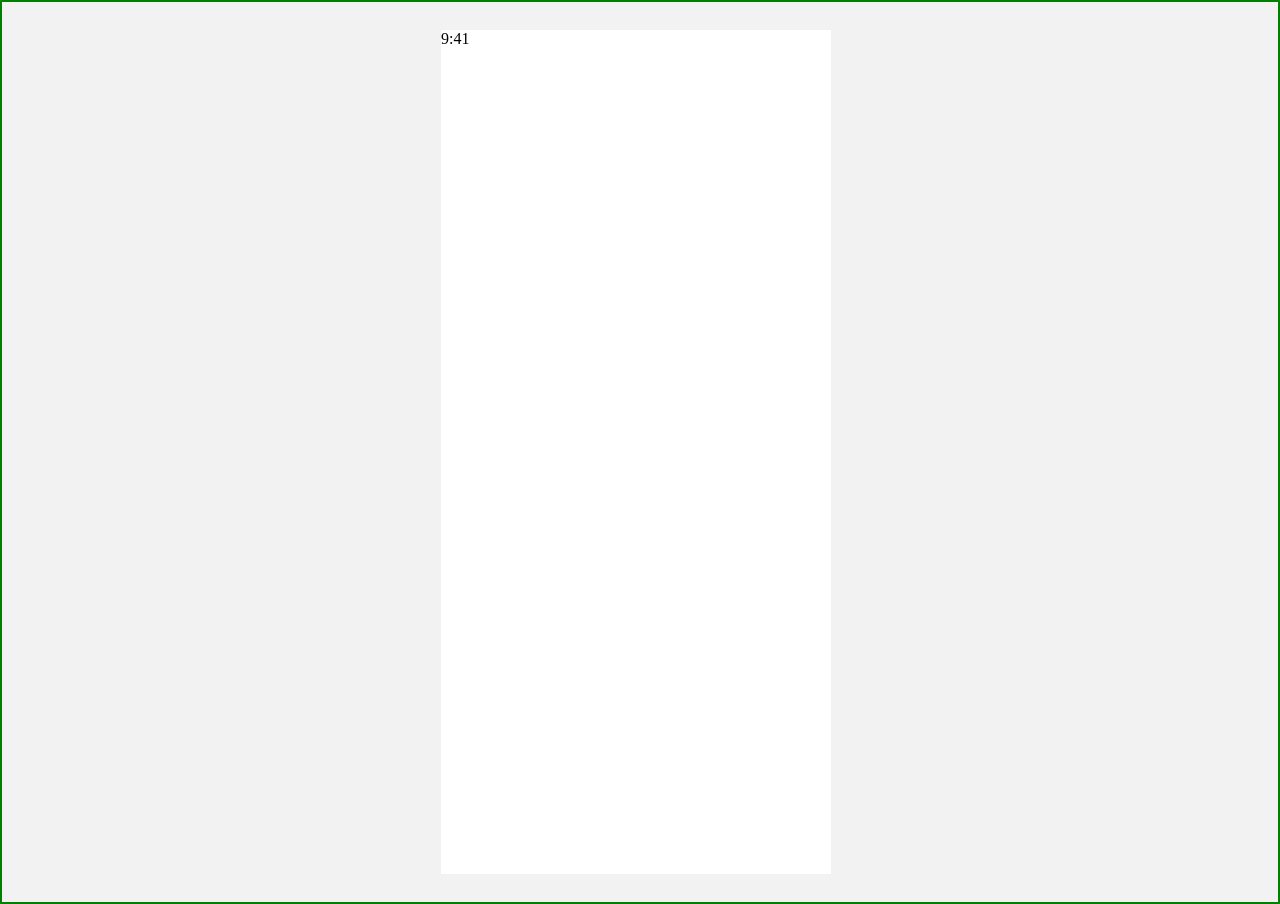
==== choose.html @ d34f194f "Refactor button event listeners and enhance button styles for better user interaction" ====
<!DOCTYPE html>
<html lang="en">
<head>
    <meta charset="UTF-8">
    <meta name="viewport" content="width=device-width, initial-scale=1.0">
    <title>Document</title>
    <link rel="stylesheet" href="style3.css">
</head>
<body>
    <div class="head-ch">
        <div class="left">9:41</div>
        <div>
            <img src="" alt="">
            <img src="" alt="">
            <img src="" alt="">
        </div>
    </div>
</body>
</html>
---- style3.css ----
html, body {
    margin: 0;
    height: 100%;
    background: #F2F2F2;
}
.head-ch{
    display: flex;
    justify-content: center;
    align-items: center;
    height: 100%;   
    border: 2px solid green;
}
.left{
    background: #FFFFFF;
    height: 844px;
    width: 390px;
    /* border: 2px solid red; */
}
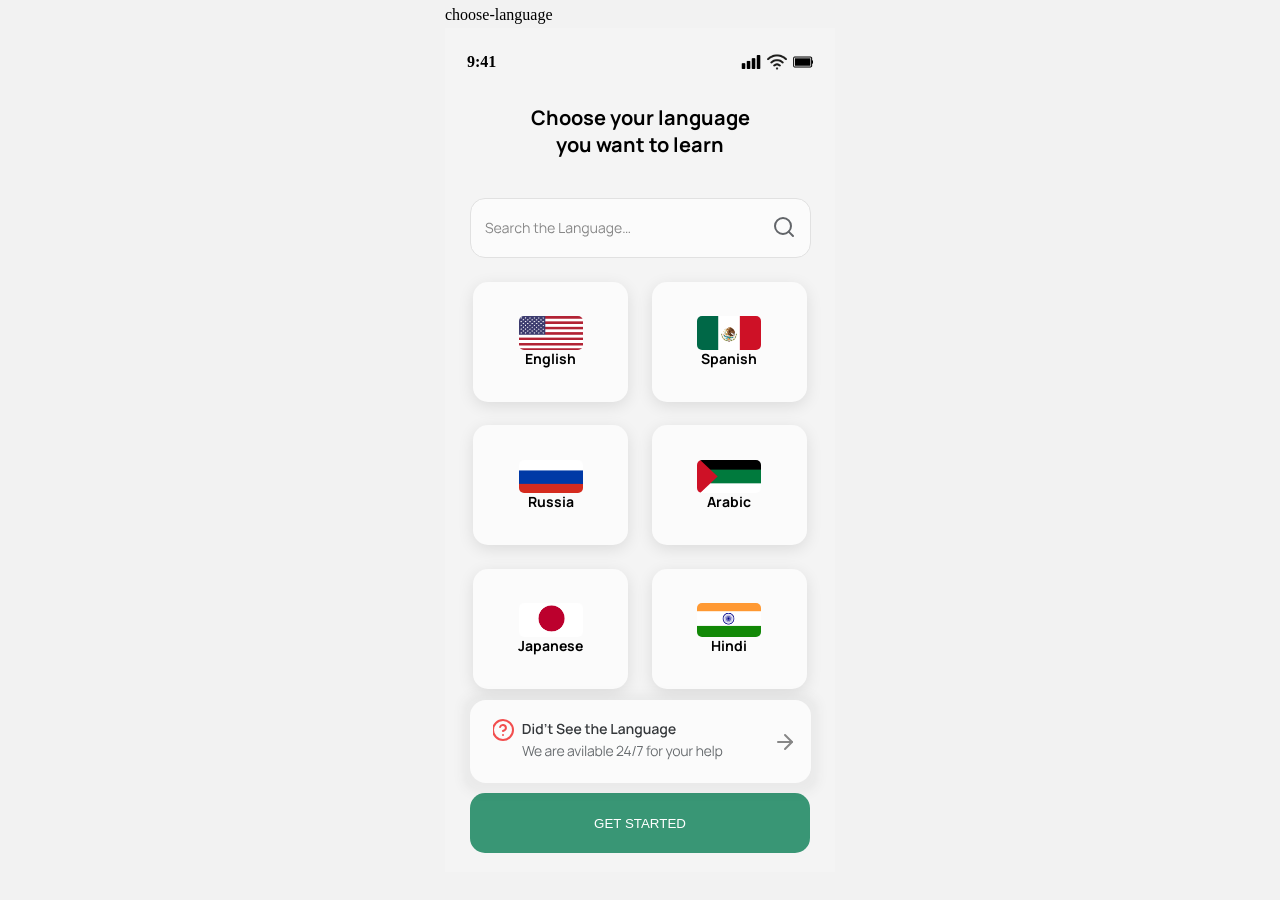
==== commit 1f00fcf2: "Refactor styles and add new images for language selection interface - Updated style2.css to remove u" ====
--- a/choose.html
+++ b/choose.html
@@ -8,11 +8,100 @@
 </head>
 <body>
     <div class="head-ch">
-        <div class="left">9:41</div>
-        <div>
-            <img src="" alt="">
-            <img src="" alt="">
-            <img src="" alt="">
+        <div class="mbox">
+            <div class="ch-lng">choose-language</div>
+             <header class="header22">
+                    <div class="left1">9:41</div>
+                    <div class="right1">
+                        <img class="phoneimgqw" src="image/cellular.png" alt="cellular">
+                        <img class="wifiimgqw" src="image/wifi.png" alt="wifi">
+                        <img class="batimgqw" src="image/full-battery.png" alt="battery">
+                    </div>
+            </header>
+            <div class="text-chch">
+                <p class="text-ch">Choose your language you want to learn</p>
+            </div>
+            <div class="search">
+                <svg width="341" height="60" viewBox="0 0 341 60" fill="none" xmlns="http://www.w3.org/2000/svg">
+                <g clip-path="url(#clip0_0_427)">
+                <rect x="0.5" y="0.5" width="340" height="59" rx="14.5" fill="#FBFBFB" stroke="#E1E1E1"/>
+                <circle cx="313" cy="28" r="8" stroke="#626569" stroke-width="2" stroke-linecap="round" stroke-linejoin="round"/>
+                <path d="M323 38L318.65 33.65" stroke="#626569" stroke-width="2" stroke-linecap="round" stroke-linejoin="round"/>
+                <path d="M19.438 35.21C18.7333 35.21 18.0987 35.0933 17.534 34.86C16.974 34.622 16.5097 34.286 16.141 33.852C15.777 33.418 15.539 32.9023 15.427 32.305L16.477 32.13C16.645 32.7833 16.9997 33.2967 17.541 33.67C18.0823 34.0387 18.7287 34.223 19.48 34.223C19.9747 34.223 20.418 34.146 20.81 33.992C21.202 33.8333 21.51 33.6093 21.734 33.32C21.958 33.0307 22.07 32.6877 22.07 32.291C22.07 32.0297 22.0233 31.808 21.93 31.626C21.8367 31.4393 21.713 31.2853 21.559 31.164C21.405 31.0427 21.237 30.9423 21.055 30.863C20.873 30.779 20.6957 30.7113 20.523 30.66L17.968 29.897C17.66 29.8083 17.3753 29.6963 17.114 29.561C16.8527 29.421 16.624 29.2553 16.428 29.064C16.2367 28.868 16.0873 28.6393 15.98 28.378C15.8727 28.1167 15.819 27.818 15.819 27.482C15.819 26.9127 15.9683 26.4203 16.267 26.005C16.5657 25.5897 16.974 25.27 17.492 25.046C18.01 24.822 18.6003 24.7123 19.263 24.717C19.935 24.717 20.5347 24.836 21.062 25.074C21.594 25.312 22.0327 25.6527 22.378 26.096C22.7233 26.5347 22.952 27.055 23.064 27.657L21.986 27.853C21.916 27.4143 21.755 27.034 21.503 26.712C21.251 26.39 20.929 26.1427 20.537 25.97C20.1497 25.7927 19.7227 25.7017 19.256 25.697C18.8033 25.697 18.3997 25.774 18.045 25.928C17.695 26.0773 17.4173 26.2827 17.212 26.544C17.0067 26.8053 16.904 27.104 16.904 27.44C16.904 27.7807 16.9973 28.0537 17.184 28.259C17.3753 28.4643 17.6087 28.6253 17.884 28.742C18.164 28.8587 18.4347 28.9543 18.696 29.029L20.67 29.61C20.8753 29.666 21.1157 29.7477 21.391 29.855C21.671 29.9577 21.9417 30.107 22.203 30.303C22.469 30.4943 22.6883 30.7463 22.861 31.059C23.0337 31.3717 23.12 31.7683 23.12 32.249C23.12 32.7157 23.0267 33.1333 22.84 33.502C22.658 33.8707 22.399 34.181 22.063 34.433C21.7317 34.685 21.342 34.8763 20.894 35.007C20.4507 35.1423 19.9653 35.21 19.438 35.21ZM27.764 35.21C27.0266 35.21 26.3873 35.0467 25.846 34.72C25.3093 34.3933 24.8916 33.9337 24.593 33.341C24.2943 32.7483 24.145 32.053 24.145 31.255C24.145 30.429 24.292 29.715 24.586 29.113C24.88 28.511 25.293 28.0467 25.825 27.72C26.3616 27.3933 26.994 27.23 27.722 27.23C28.4686 27.23 29.1056 27.4027 29.633 27.748C30.1603 28.0887 30.5593 28.5787 30.83 29.218C31.1006 29.8573 31.2243 30.6203 31.201 31.507H30.151V31.143C30.1323 30.163 29.92 29.4233 29.514 28.924C29.1126 28.4247 28.5246 28.175 27.75 28.175C26.938 28.175 26.315 28.4387 25.881 28.966C25.4516 29.4933 25.237 30.2447 25.237 31.22C25.237 32.172 25.4516 32.9117 25.881 33.439C26.315 33.9617 26.9286 34.223 27.722 34.223C28.2633 34.223 28.7346 34.0993 29.136 33.852C29.542 33.6 29.8616 33.2383 30.095 32.767L31.054 33.138C30.7553 33.796 30.3143 34.307 29.731 34.671C29.1523 35.0303 28.4966 35.21 27.764 35.21ZM24.873 31.507V30.646H30.648V31.507H24.873ZM34.7807 35.21C34.2114 35.21 33.733 35.1073 33.3457 34.902C32.963 34.6967 32.676 34.4237 32.4847 34.083C32.2934 33.7423 32.1977 33.3713 32.1977 32.97C32.1977 32.5593 32.2794 32.2093 32.4427 31.92C32.6107 31.626 32.837 31.3857 33.1217 31.199C33.411 31.0123 33.7447 30.87 34.1227 30.772C34.5054 30.6787 34.9277 30.597 35.3897 30.527C35.8564 30.4523 36.3114 30.3893 36.7547 30.338C37.2027 30.282 37.5947 30.2283 37.9307 30.177L37.5667 30.401C37.5807 29.6543 37.436 29.1013 37.1327 28.742C36.8294 28.3827 36.302 28.203 35.5507 28.203C35.0327 28.203 34.594 28.3197 34.2347 28.553C33.88 28.7863 33.6304 29.155 33.4857 29.659L32.4847 29.365C32.6574 28.6883 33.005 28.1633 33.5277 27.79C34.0504 27.4167 34.7294 27.23 35.5647 27.23C36.2554 27.23 36.841 27.3607 37.3217 27.622C37.807 27.8787 38.15 28.252 38.3507 28.742C38.444 28.9613 38.5047 29.2063 38.5327 29.477C38.5607 29.7477 38.5747 30.023 38.5747 30.303V35H37.6577V33.103L37.9237 33.215C37.667 33.8637 37.268 34.3583 36.7267 34.699C36.1854 35.0397 35.5367 35.21 34.7807 35.21ZM34.8997 34.321C35.3804 34.321 35.8004 34.2347 36.1597 34.062C36.519 33.8893 36.8084 33.6537 37.0277 33.355C37.247 33.0517 37.3894 32.711 37.4547 32.333C37.5107 32.0903 37.541 31.8243 37.5457 31.535C37.5504 31.241 37.5527 31.0217 37.5527 30.877L37.9447 31.08C37.5947 31.1267 37.2144 31.1733 36.8037 31.22C36.3977 31.2667 35.9964 31.3203 35.5997 31.381C35.2077 31.4417 34.853 31.514 34.5357 31.598C34.321 31.6587 34.1134 31.745 33.9127 31.857C33.712 31.9643 33.5464 32.109 33.4157 32.291C33.2897 32.473 33.2267 32.6993 33.2267 32.97C33.2267 33.1893 33.2804 33.4017 33.3877 33.607C33.4997 33.8123 33.677 33.9827 33.9197 34.118C34.167 34.2533 34.4937 34.321 34.8997 34.321ZM40.397 35V27.44H41.321V29.26L41.139 29.022C41.223 28.798 41.3327 28.5927 41.468 28.406C41.6033 28.2147 41.7503 28.0583 41.909 27.937C42.105 27.7643 42.3337 27.6337 42.595 27.545C42.8563 27.4517 43.12 27.398 43.386 27.384C43.652 27.3653 43.8947 27.384 44.114 27.44V28.406C43.8387 28.336 43.5377 28.3197 43.211 28.357C42.8843 28.3943 42.5833 28.525 42.308 28.749C42.056 28.945 41.867 29.1807 41.741 29.456C41.615 29.7267 41.531 30.016 41.489 30.324C41.447 30.6273 41.426 30.9283 41.426 31.227V35H40.397ZM48.4412 35.21C47.6805 35.21 47.0365 35.0397 46.5092 34.699C45.9819 34.3583 45.5805 33.8893 45.3052 33.292C45.0345 32.69 44.8945 31.9993 44.8852 31.22C44.8945 30.4267 45.0392 29.7313 45.3192 29.134C45.5992 28.532 46.0029 28.0653 46.5302 27.734C47.0575 27.398 47.6969 27.23 48.4482 27.23C49.2135 27.23 49.8785 27.4167 50.4432 27.79C51.0125 28.1633 51.4022 28.6743 51.6122 29.323L50.6042 29.645C50.4269 29.1923 50.1445 28.8423 49.7572 28.595C49.3745 28.343 48.9359 28.217 48.4412 28.217C47.8859 28.217 47.4262 28.3453 47.0622 28.602C46.6982 28.854 46.4275 29.2063 46.2502 29.659C46.0729 30.1117 45.9819 30.632 45.9772 31.22C45.9865 32.1253 46.1965 32.8533 46.6072 33.404C47.0179 33.95 47.6292 34.223 48.4412 34.223C48.9545 34.223 49.3909 34.1063 49.7502 33.873C50.1142 33.635 50.3895 33.2897 50.5762 32.837L51.6122 33.145C51.3322 33.817 50.9215 34.3303 50.3802 34.685C49.8389 35.035 49.1925 35.21 48.4412 35.21ZM58.5171 35V31.143C58.5171 30.723 58.4775 30.338 58.3981 29.988C58.3188 29.6333 58.1905 29.3253 58.0131 29.064C57.8405 28.798 57.6141 28.5927 57.3341 28.448C57.0588 28.3033 56.7228 28.231 56.3261 28.231C55.9621 28.231 55.6401 28.294 55.3601 28.42C55.0848 28.546 54.8515 28.728 54.6601 28.966C54.4735 29.1993 54.3311 29.484 54.2331 29.82C54.1351 30.156 54.0861 30.5387 54.0861 30.968L53.3581 30.807C53.3581 30.0323 53.4935 29.3813 53.7641 28.854C54.0348 28.3267 54.4081 27.9277 54.8841 27.657C55.3601 27.3863 55.9061 27.251 56.5221 27.251C56.9748 27.251 57.3691 27.321 57.7051 27.461C58.0458 27.601 58.3328 27.79 58.5661 28.028C58.8041 28.266 58.9955 28.539 59.1401 28.847C59.2848 29.1503 59.3898 29.4747 59.4551 29.82C59.5205 30.1607 59.5531 30.5013 59.5531 30.842V35H58.5171ZM53.0501 35V24.92H53.9811V30.611H54.0861V35H53.0501ZM68.2884 35C67.8637 35.0887 67.4437 35.1237 67.0284 35.105C66.6177 35.0863 66.249 34.9977 65.9224 34.839C65.6004 34.6803 65.3554 34.433 65.1874 34.097C65.052 33.817 64.9774 33.5347 64.9634 33.25C64.954 32.9607 64.9494 32.6317 64.9494 32.263V25.34H65.9714V32.221C65.9714 32.5383 65.9737 32.8043 65.9784 33.019C65.9877 33.229 66.0367 33.4157 66.1254 33.579C66.2934 33.8917 66.5594 34.0783 66.9234 34.139C67.292 34.1997 67.747 34.1857 68.2884 34.097V35ZM63.3324 28.322V27.44H68.2884V28.322H63.3324ZM75.2379 35V31.143C75.2379 30.723 75.1982 30.338 75.1189 29.988C75.0395 29.6333 74.9112 29.3253 74.7339 29.064C74.5612 28.798 74.3349 28.5927 74.0549 28.448C73.7795 28.3033 73.4435 28.231 73.0469 28.231C72.6829 28.231 72.3609 28.294 72.0809 28.42C71.8055 28.546 71.5722 28.728 71.3809 28.966C71.1942 29.1993 71.0519 29.484 70.9539 29.82C70.8559 30.156 70.8069 30.5387 70.8069 30.968L70.0789 30.807C70.0789 30.0323 70.2142 29.3813 70.4849 28.854C70.7555 28.3267 71.1289 27.9277 71.6049 27.657C72.0809 27.3863 72.6269 27.251 73.2429 27.251C73.6955 27.251 74.0899 27.321 74.4259 27.461C74.7665 27.601 75.0535 27.79 75.2869 28.028C75.5249 28.266 75.7162 28.539 75.8609 28.847C76.0055 29.1503 76.1105 29.4747 76.1759 29.82C76.2412 30.1607 76.2739 30.5013 76.2739 30.842V35H75.2379ZM69.7709 35V24.92H70.7019V30.611H70.8069V35H69.7709ZM81.2894 35.21C80.552 35.21 79.9127 35.0467 79.3714 34.72C78.8347 34.3933 78.417 33.9337 78.1184 33.341C77.8197 32.7483 77.6704 32.053 77.6704 31.255C77.6704 30.429 77.8174 29.715 78.1114 29.113C78.4054 28.511 78.8184 28.0467 79.3504 27.72C79.887 27.3933 80.5194 27.23 81.2474 27.23C81.994 27.23 82.631 27.4027 83.1584 27.748C83.6857 28.0887 84.0847 28.5787 84.3554 29.218C84.626 29.8573 84.7497 30.6203 84.7264 31.507H83.6764V31.143C83.6577 30.163 83.4454 29.4233 83.0394 28.924C82.638 28.4247 82.05 28.175 81.2754 28.175C80.4634 28.175 79.8404 28.4387 79.4064 28.966C78.977 29.4933 78.7624 30.2447 78.7624 31.22C78.7624 32.172 78.977 32.9117 79.4064 33.439C79.8404 33.9617 80.454 34.223 81.2474 34.223C81.7887 34.223 82.26 34.0993 82.6614 33.852C83.0674 33.6 83.387 33.2383 83.6204 32.767L84.5794 33.138C84.2807 33.796 83.8397 34.307 83.2564 34.671C82.6777 35.0303 82.022 35.21 81.2894 35.21ZM78.3984 31.507V30.646H84.1734V31.507H78.3984ZM89.2225 35V24.92H90.2515V34.013H95.0395V35H89.2225ZM98.3959 35.21C97.8266 35.21 97.3483 35.1073 96.9609 34.902C96.5783 34.6967 96.2913 34.4237 96.0999 34.083C95.9086 33.7423 95.8129 33.3713 95.8129 32.97C95.8129 32.5593 95.8946 32.2093 96.0579 31.92C96.2259 31.626 96.4523 31.3857 96.7369 31.199C97.0263 31.0123 97.3599 30.87 97.7379 30.772C98.1206 30.6787 98.5429 30.597 99.0049 30.527C99.4716 30.4523 99.9266 30.3893 100.37 30.338C100.818 30.282 101.21 30.2283 101.546 30.177L101.182 30.401C101.196 29.6543 101.051 29.1013 100.748 28.742C100.445 28.3827 99.9173 28.203 99.1659 28.203C98.6479 28.203 98.2093 28.3197 97.8499 28.553C97.4953 28.7863 97.2456 29.155 97.1009 29.659L96.0999 29.365C96.2726 28.6883 96.6203 28.1633 97.1429 27.79C97.6656 27.4167 98.3446 27.23 99.1799 27.23C99.8706 27.23 100.456 27.3607 100.937 27.622C101.422 27.8787 101.765 28.252 101.966 28.742C102.059 28.9613 102.12 29.2063 102.148 29.477C102.176 29.7477 102.19 30.023 102.19 30.303V35H101.273V33.103L101.539 33.215C101.282 33.8637 100.883 34.3583 100.342 34.699C99.8006 35.0397 99.1519 35.21 98.3959 35.21ZM98.5149 34.321C98.9956 34.321 99.4156 34.2347 99.7749 34.062C100.134 33.8893 100.424 33.6537 100.643 33.355C100.862 33.0517 101.005 32.711 101.07 32.333C101.126 32.0903 101.156 31.8243 101.161 31.535C101.166 31.241 101.168 31.0217 101.168 30.877L101.56 31.08C101.21 31.1267 100.83 31.1733 100.419 31.22C100.013 31.2667 99.6116 31.3203 99.2149 31.381C98.8229 31.4417 98.4683 31.514 98.1509 31.598C97.9363 31.6587 97.7286 31.745 97.5279 31.857C97.3273 31.9643 97.1616 32.109 97.0309 32.291C96.9049 32.473 96.8419 32.6993 96.8419 32.97C96.8419 33.1893 96.8956 33.4017 97.0029 33.607C97.1149 33.8123 97.2923 33.9827 97.5349 34.118C97.7823 34.2533 98.1089 34.321 98.5149 34.321ZM109.472 35V31.143C109.472 30.723 109.433 30.338 109.353 29.988C109.274 29.6333 109.146 29.3253 108.968 29.064C108.796 28.798 108.569 28.5927 108.289 28.448C108.014 28.3033 107.678 28.231 107.281 28.231C106.917 28.231 106.595 28.294 106.315 28.42C106.04 28.546 105.807 28.728 105.615 28.966C105.429 29.1993 105.286 29.484 105.188 29.82C105.09 30.156 105.041 30.5387 105.041 30.968L104.313 30.807C104.313 30.0323 104.449 29.3813 104.719 28.854C104.99 28.3267 105.363 27.9277 105.839 27.657C106.315 27.3863 106.861 27.251 107.477 27.251C107.93 27.251 108.324 27.321 108.66 27.461C109.001 27.601 109.288 27.79 109.521 28.028C109.759 28.266 109.951 28.539 110.095 28.847C110.24 29.1503 110.345 29.4747 110.41 29.82C110.476 30.1607 110.508 30.5013 110.508 30.842V35H109.472ZM104.005 35V27.44H104.936V29.302H105.041V35H104.005ZM115.328 38.57C114.94 38.57 114.558 38.5117 114.18 38.395C113.806 38.283 113.461 38.1033 113.144 37.856C112.826 37.6133 112.56 37.296 112.346 36.904L113.277 36.386C113.487 36.806 113.781 37.107 114.159 37.289C114.541 37.4757 114.931 37.569 115.328 37.569C115.874 37.569 116.315 37.4663 116.651 37.261C116.991 37.0603 117.239 36.7617 117.393 36.365C117.547 35.9683 117.621 35.4737 117.617 34.881V32.865H117.736V27.44H118.653V34.895C118.653 35.1097 118.646 35.315 118.632 35.511C118.622 35.7117 118.601 35.9077 118.569 36.099C118.48 36.6637 118.296 37.128 118.016 37.492C117.74 37.856 117.376 38.1267 116.924 38.304C116.476 38.4813 115.944 38.57 115.328 38.57ZM115.258 35.21C114.553 35.21 113.951 35.035 113.452 34.685C112.952 34.3303 112.57 33.852 112.304 33.25C112.038 32.648 111.905 31.969 111.905 31.213C111.905 30.4617 112.035 29.785 112.297 29.183C112.563 28.581 112.943 28.105 113.438 27.755C113.932 27.405 114.525 27.23 115.216 27.23C115.925 27.23 116.522 27.4027 117.008 27.748C117.493 28.0933 117.859 28.567 118.107 29.169C118.359 29.7663 118.485 30.4477 118.485 31.213C118.485 31.9643 118.361 32.6433 118.114 33.25C117.866 33.852 117.502 34.3303 117.022 34.685C116.541 35.035 115.953 35.21 115.258 35.21ZM115.363 34.251C115.899 34.251 116.343 34.1203 116.693 33.859C117.043 33.5977 117.304 33.2383 117.477 32.781C117.649 32.319 117.736 31.7963 117.736 31.213C117.736 30.6203 117.649 30.0977 117.477 29.645C117.304 29.1877 117.043 28.8307 116.693 28.574C116.347 28.3173 115.911 28.189 115.384 28.189C114.842 28.189 114.394 28.322 114.04 28.588C113.685 28.854 113.421 29.2157 113.249 29.673C113.081 30.1303 112.997 30.6437 112.997 31.213C112.997 31.787 113.083 32.305 113.256 32.767C113.433 33.2243 113.697 33.586 114.047 33.852C114.397 34.118 114.835 34.251 115.363 34.251ZM123.501 35.189C123.048 35.189 122.652 35.119 122.311 34.979C121.975 34.839 121.688 34.65 121.45 34.412C121.217 34.174 121.028 33.9033 120.883 33.6C120.738 33.292 120.633 32.9677 120.568 32.627C120.503 32.2817 120.47 31.9387 120.47 31.598V27.44H121.506V31.297C121.506 31.7123 121.546 32.0973 121.625 32.452C121.704 32.8067 121.83 33.117 122.003 33.383C122.18 33.6443 122.407 33.8473 122.682 33.992C122.962 34.1367 123.3 34.209 123.697 34.209C124.061 34.209 124.381 34.146 124.656 34.02C124.936 33.894 125.169 33.7143 125.356 33.481C125.547 33.243 125.692 32.956 125.79 32.62C125.888 32.2793 125.937 31.8967 125.937 31.472L126.665 31.633C126.665 32.4077 126.53 33.0587 126.259 33.586C125.988 34.1133 125.615 34.5123 125.139 34.783C124.663 35.0537 124.117 35.189 123.501 35.189ZM126.042 35V33.138H125.937V27.44H126.966V35H126.042ZM131.085 35.21C130.516 35.21 130.038 35.1073 129.65 34.902C129.268 34.6967 128.981 34.4237 128.789 34.083C128.598 33.7423 128.502 33.3713 128.502 32.97C128.502 32.5593 128.584 32.2093 128.747 31.92C128.915 31.626 129.142 31.3857 129.426 31.199C129.716 31.0123 130.049 30.87 130.427 30.772C130.81 30.6787 131.232 30.597 131.694 30.527C132.161 30.4523 132.616 30.3893 133.059 30.338C133.507 30.282 133.899 30.2283 134.235 30.177L133.871 30.401C133.885 29.6543 133.741 29.1013 133.437 28.742C133.134 28.3827 132.607 28.203 131.855 28.203C131.337 28.203 130.899 28.3197 130.539 28.553C130.185 28.7863 129.935 29.155 129.79 29.659L128.789 29.365C128.962 28.6883 129.31 28.1633 129.832 27.79C130.355 27.4167 131.034 27.23 131.869 27.23C132.56 27.23 133.146 27.3607 133.626 27.622C134.112 27.8787 134.455 28.252 134.655 28.742C134.749 28.9613 134.809 29.2063 134.837 29.477C134.865 29.7477 134.879 30.023 134.879 30.303V35H133.962V33.103L134.228 33.215C133.972 33.8637 133.573 34.3583 133.031 34.699C132.49 35.0397 131.841 35.21 131.085 35.21ZM131.204 34.321C131.685 34.321 132.105 34.2347 132.464 34.062C132.824 33.8893 133.113 33.6537 133.332 33.355C133.552 33.0517 133.694 32.711 133.759 32.333C133.815 32.0903 133.846 31.8243 133.85 31.535C133.855 31.241 133.857 31.0217 133.857 30.877L134.249 31.08C133.899 31.1267 133.519 31.1733 133.108 31.22C132.702 31.2667 132.301 31.3203 131.904 31.381C131.512 31.4417 131.158 31.514 130.84 31.598C130.626 31.6587 130.418 31.745 130.217 31.857C130.017 31.9643 129.851 32.109 129.72 32.291C129.594 32.473 129.531 32.6993 129.531 32.97C129.531 33.1893 129.585 33.4017 129.692 33.607C129.804 33.8123 129.982 33.9827 130.224 34.118C130.472 34.2533 130.798 34.321 131.204 34.321ZM139.705 38.57C139.317 38.57 138.935 38.5117 138.557 38.395C138.183 38.283 137.838 38.1033 137.521 37.856C137.203 37.6133 136.937 37.296 136.723 36.904L137.654 36.386C137.864 36.806 138.158 37.107 138.536 37.289C138.918 37.4757 139.308 37.569 139.705 37.569C140.251 37.569 140.692 37.4663 141.028 37.261C141.368 37.0603 141.616 36.7617 141.77 36.365C141.924 35.9683 141.998 35.4737 141.994 34.881V32.865H142.113V27.44H143.03V34.895C143.03 35.1097 143.023 35.315 143.009 35.511C142.999 35.7117 142.978 35.9077 142.946 36.099C142.857 36.6637 142.673 37.128 142.393 37.492C142.117 37.856 141.753 38.1267 141.301 38.304C140.853 38.4813 140.321 38.57 139.705 38.57ZM139.635 35.21C138.93 35.21 138.328 35.035 137.829 34.685C137.329 34.3303 136.947 33.852 136.681 33.25C136.415 32.648 136.282 31.969 136.282 31.213C136.282 30.4617 136.412 29.785 136.674 29.183C136.94 28.581 137.32 28.105 137.815 27.755C138.309 27.405 138.902 27.23 139.593 27.23C140.302 27.23 140.899 27.4027 141.385 27.748C141.87 28.0933 142.236 28.567 142.484 29.169C142.736 29.7663 142.862 30.4477 142.862 31.213C142.862 31.9643 142.738 32.6433 142.491 33.25C142.243 33.852 141.879 34.3303 141.399 34.685C140.918 35.035 140.33 35.21 139.635 35.21ZM139.74 34.251C140.276 34.251 140.72 34.1203 141.07 33.859C141.42 33.5977 141.681 33.2383 141.854 32.781C142.026 32.319 142.113 31.7963 142.113 31.213C142.113 30.6203 142.026 30.0977 141.854 29.645C141.681 29.1877 141.42 28.8307 141.07 28.574C140.724 28.3173 140.288 28.189 139.761 28.189C139.219 28.189 138.771 28.322 138.417 28.588C138.062 28.854 137.798 29.2157 137.626 29.673C137.458 30.1303 137.374 30.6437 137.374 31.213C137.374 31.787 137.46 32.305 137.633 32.767C137.81 33.2243 138.074 33.586 138.424 33.852C138.774 34.118 139.212 34.251 139.74 34.251ZM148.186 35.21C147.449 35.21 146.809 35.0467 146.268 34.72C145.731 34.3933 145.314 33.9337 145.015 33.341C144.716 32.7483 144.567 32.053 144.567 31.255C144.567 30.429 144.714 29.715 145.008 29.113C145.302 28.511 145.715 28.0467 146.247 27.72C146.784 27.3933 147.416 27.23 148.144 27.23C148.891 27.23 149.528 27.4027 150.055 27.748C150.582 28.0887 150.981 28.5787 151.252 29.218C151.523 29.8573 151.646 30.6203 151.623 31.507H150.573V31.143C150.554 30.163 150.342 29.4233 149.936 28.924C149.535 28.4247 148.947 28.175 148.172 28.175C147.36 28.175 146.737 28.4387 146.303 28.966C145.874 29.4933 145.659 30.2447 145.659 31.22C145.659 32.172 145.874 32.9117 146.303 33.439C146.737 33.9617 147.351 34.223 148.144 34.223C148.685 34.223 149.157 34.0993 149.558 33.852C149.964 33.6 150.284 33.2383 150.517 32.767L151.476 33.138C151.177 33.796 150.736 34.307 150.153 34.671C149.574 35.0303 148.919 35.21 148.186 35.21ZM145.295 31.507V30.646H151.07V31.507H145.295ZM153.316 35V33.803H154.513V35H153.316ZM156.025 35V33.803H157.222V35H156.025ZM158.727 35V33.803H159.924V35H158.727Z" fill="#888888"/>
+                </g>
+                <defs>
+                <clipPath id="clip0_0_427">
+                <rect width="341" height="60" fill="white"/>
+                </clipPath>
+                </defs>
+                </svg>
+            </div>  
+            <div class="language-img">
+                <div class="lng" id="box1">
+                    <img class="eng-f" src="image/eng.png" alt="eng">
+                    <div class="text-f">English</div>
+                </div>
+                <div class="lng" id="box2">
+                    <img class="eng-f" src="image/spn.png" alt="eng">
+                    <div class="text-f">Spanish</div>
+                </div>
+                <div class="lng" id="box3">
+                    <img class="eng-f" src="image/rus.png" alt="eng">
+                    <div class="text-f">Russia</div>
+                </div>
+                <div class="lng" id="box4">
+                    <img class="eng-f" src="image/arb.png" alt="eng">
+                    <div class="text-f">Arabic</div>
+                </div>
+                <div class="lng" id="box5">
+                    <img class="eng-f" src="image/jpn.png" alt="eng">
+                    <div class="text-f">Japanese</div>
+                </div>
+                <div class="lng" id="box6">
+                    <img class="eng-f" src="image/hin.png" alt="eng">
+                    <div class="text-f">Hindi</div>
+                </div>
+            </div>
+            <div class="foother-ch">
+                <svg width="377" height="119" viewBox="0 0 377 119" fill="none" xmlns="http://www.w3.org/2000/svg">
+                <g filter="url(#filter0_d_0_382)">
+                <rect x="18" y="16" width="341" height="83" rx="16" fill="#FBFBFB"/>
+                </g>
+                <g clip-path="url(#clip0_0_382)">
+                <path d="M73.143 72L70.231 61.92H71.302L73.661 70.243L76.006 61.927L77.084 61.92L79.443 70.243L81.788 61.92H82.866L79.961 72H78.925L76.545 63.733L74.179 72H73.143ZM86.1627 72.21C85.4253 72.21 84.786 72.0467 84.2447 71.72C83.708 71.3933 83.2903 70.9337 82.9917 70.341C82.693 69.7483 82.5437 69.053 82.5437 68.255C82.5437 67.429 82.6907 66.715 82.9847 66.113C83.2787 65.511 83.6917 65.0467 84.2237 64.72C84.7603 64.3933 85.3927 64.23 86.1207 64.23C86.8673 64.23 87.5043 64.4027 88.0317 64.748C88.559 65.0887 88.958 65.5787 89.2287 66.218C89.4993 66.8573 89.623 67.6203 89.5997 68.507H88.5497V68.143C88.531 67.163 88.3187 66.4233 87.9127 65.924C87.5113 65.4247 86.9233 65.175 86.1487 65.175C85.3367 65.175 84.7137 65.4387 84.2797 65.966C83.8503 66.4933 83.6357 67.2447 83.6357 68.22C83.6357 69.172 83.8503 69.9117 84.2797 70.439C84.7137 70.9617 85.3273 71.223 86.1207 71.223C86.662 71.223 87.1333 71.0993 87.5347 70.852C87.9407 70.6 88.2603 70.2383 88.4937 69.767L89.4527 70.138C89.154 70.796 88.713 71.307 88.1297 71.671C87.551 72.0303 86.8953 72.21 86.1627 72.21ZM83.2717 68.507V67.646H89.0467V68.507H83.2717ZM95.5589 72.21C94.9895 72.21 94.5112 72.1073 94.1239 71.902C93.7412 71.6967 93.4542 71.4237 93.2629 71.083C93.0715 70.7423 92.9759 70.3713 92.9759 69.97C92.9759 69.5593 93.0575 69.2093 93.2209 68.92C93.3889 68.626 93.6152 68.3857 93.8999 68.199C94.1892 68.0123 94.5229 67.87 94.9009 67.772C95.2835 67.6787 95.7059 67.597 96.1679 67.527C96.6345 67.4523 97.0895 67.3893 97.5329 67.338C97.9809 67.282 98.3729 67.2283 98.7089 67.177L98.3449 67.401C98.3589 66.6543 98.2142 66.1013 97.9109 65.742C97.6075 65.3827 97.0802 65.203 96.3289 65.203C95.8109 65.203 95.3722 65.3197 95.0129 65.553C94.6582 65.7863 94.4085 66.155 94.2639 66.659L93.2629 66.365C93.4355 65.6883 93.7832 65.1633 94.3059 64.79C94.8285 64.4167 95.5075 64.23 96.3429 64.23C97.0335 64.23 97.6192 64.3607 98.0999 64.622C98.5852 64.8787 98.9282 65.252 99.1289 65.742C99.2222 65.9613 99.2829 66.2063 99.3109 66.477C99.3389 66.7477 99.3529 67.023 99.3529 67.303V72H98.4359V70.103L98.7019 70.215C98.4452 70.8637 98.0462 71.3583 97.5049 71.699C96.9635 72.0397 96.3149 72.21 95.5589 72.21ZM95.6779 71.321C96.1585 71.321 96.5785 71.2347 96.9379 71.062C97.2972 70.8893 97.5865 70.6537 97.8059 70.355C98.0252 70.0517 98.1675 69.711 98.2329 69.333C98.2889 69.0903 98.3192 68.8243 98.3239 68.535C98.3285 68.241 98.3309 68.0217 98.3309 67.877L98.7229 68.08C98.3729 68.1267 97.9925 68.1733 97.5819 68.22C97.1759 68.2667 96.7745 68.3203 96.3779 68.381C95.9859 68.4417 95.6312 68.514 95.3139 68.598C95.0992 68.6587 94.8915 68.745 94.6909 68.857C94.4902 68.9643 94.3245 69.109 94.1939 69.291C94.0679 69.473 94.0049 69.6993 94.0049 69.97C94.0049 70.1893 94.0585 70.4017 94.1659 70.607C94.2779 70.8123 94.4552 70.9827 94.6979 71.118C94.9452 71.2533 95.2719 71.321 95.6779 71.321ZM100.895 72V64.44H101.819V66.26L101.637 66.022C101.721 65.798 101.831 65.5927 101.966 65.406C102.101 65.2147 102.248 65.0583 102.407 64.937C102.603 64.7643 102.832 64.6337 103.093 64.545C103.354 64.4517 103.618 64.398 103.884 64.384C104.15 64.3653 104.393 64.384 104.612 64.44V65.406C104.337 65.336 104.036 65.3197 103.709 65.357C103.382 65.3943 103.081 65.525 102.806 65.749C102.554 65.945 102.365 66.1807 102.239 66.456C102.113 66.7267 102.029 67.016 101.987 67.324C101.945 67.6273 101.924 67.9283 101.924 68.227V72H100.895ZM108.722 72.21C107.985 72.21 107.346 72.0467 106.804 71.72C106.268 71.3933 105.85 70.9337 105.551 70.341C105.253 69.7483 105.103 69.053 105.103 68.255C105.103 67.429 105.25 66.715 105.544 66.113C105.838 65.511 106.251 65.0467 106.783 64.72C107.32 64.3933 107.952 64.23 108.68 64.23C109.427 64.23 110.064 64.4027 110.591 64.748C111.119 65.0887 111.518 65.5787 111.788 66.218C112.059 66.8573 112.183 67.6203 112.159 68.507H111.109V68.143C111.091 67.163 110.878 66.4233 110.472 65.924C110.071 65.4247 109.483 65.175 108.708 65.175C107.896 65.175 107.273 65.4387 106.839 65.966C106.41 66.4933 106.195 67.2447 106.195 68.22C106.195 69.172 106.41 69.9117 106.839 70.439C107.273 70.9617 107.887 71.223 108.68 71.223C109.222 71.223 109.693 71.0993 110.094 70.852C110.5 70.6 110.82 70.2383 111.053 69.767L112.012 70.138C111.714 70.796 111.273 71.307 110.689 71.671C110.111 72.0303 109.455 72.21 108.722 72.21ZM105.831 68.507V67.646H111.606V68.507H105.831ZM118.119 72.21C117.549 72.21 117.071 72.1073 116.684 71.902C116.301 71.6967 116.014 71.4237 115.823 71.083C115.631 70.7423 115.536 70.3713 115.536 69.97C115.536 69.5593 115.617 69.2093 115.781 68.92C115.949 68.626 116.175 68.3857 116.46 68.199C116.749 68.0123 117.083 67.87 117.461 67.772C117.843 67.6787 118.266 67.597 118.728 67.527C119.194 67.4523 119.649 67.3893 120.093 67.338C120.541 67.282 120.933 67.2283 121.269 67.177L120.905 67.401C120.919 66.6543 120.774 66.1013 120.471 65.742C120.167 65.3827 119.64 65.203 118.889 65.203C118.371 65.203 117.932 65.3197 117.573 65.553C117.218 65.7863 116.968 66.155 116.824 66.659L115.823 66.365C115.995 65.6883 116.343 65.1633 116.866 64.79C117.388 64.4167 118.067 64.23 118.903 64.23C119.593 64.23 120.179 64.3607 120.66 64.622C121.145 64.8787 121.488 65.252 121.689 65.742C121.782 65.9613 121.843 66.2063 121.871 66.477C121.899 66.7477 121.913 67.023 121.913 67.303V72H120.996V70.103L121.262 70.215C121.005 70.8637 120.606 71.3583 120.065 71.699C119.523 72.0397 118.875 72.21 118.119 72.21ZM118.238 71.321C118.718 71.321 119.138 71.2347 119.498 71.062C119.857 70.8893 120.146 70.6537 120.366 70.355C120.585 70.0517 120.727 69.711 120.793 69.333C120.849 69.0903 120.879 68.8243 120.884 68.535C120.888 68.241 120.891 68.0217 120.891 67.877L121.283 68.08C120.933 68.1267 120.552 68.1733 120.142 68.22C119.736 68.2667 119.334 68.3203 118.938 68.381C118.546 68.4417 118.191 68.514 117.874 68.598C117.659 68.6587 117.451 68.745 117.251 68.857C117.05 68.9643 116.884 69.109 116.754 69.291C116.628 69.473 116.565 69.6993 116.565 69.97C116.565 70.1893 116.618 70.4017 116.726 70.607C116.838 70.8123 117.015 70.9827 117.258 71.118C117.505 71.2533 117.832 71.321 118.238 71.321ZM125.225 72L122.481 64.44H123.524L125.757 70.656L127.976 64.44H129.033L126.289 72H125.225ZM130.151 63.005V61.85H131.18V63.005H130.151ZM130.151 72V64.44H131.18V72H130.151ZM133.138 72V61.71H134.167V72H133.138ZM138.149 72.21C137.58 72.21 137.101 72.1073 136.714 71.902C136.331 71.6967 136.044 71.4237 135.853 71.083C135.662 70.7423 135.566 70.3713 135.566 69.97C135.566 69.5593 135.648 69.2093 135.811 68.92C135.979 68.626 136.205 68.3857 136.49 68.199C136.779 68.0123 137.113 67.87 137.491 67.772C137.874 67.6787 138.296 67.597 138.758 67.527C139.225 67.4523 139.68 67.3893 140.123 67.338C140.571 67.282 140.963 67.2283 141.299 67.177L140.935 67.401C140.949 66.6543 140.804 66.1013 140.501 65.742C140.198 65.3827 139.67 65.203 138.919 65.203C138.401 65.203 137.962 65.3197 137.603 65.553C137.248 65.7863 136.999 66.155 136.854 66.659L135.853 66.365C136.026 65.6883 136.373 65.1633 136.896 64.79C137.419 64.4167 138.098 64.23 138.933 64.23C139.624 64.23 140.209 64.3607 140.69 64.622C141.175 64.8787 141.518 65.252 141.719 65.742C141.812 65.9613 141.873 66.2063 141.901 66.477C141.929 66.7477 141.943 67.023 141.943 67.303V72H141.026V70.103L141.292 70.215C141.035 70.8637 140.636 71.3583 140.095 71.699C139.554 72.0397 138.905 72.21 138.149 72.21ZM138.268 71.321C138.749 71.321 139.169 71.2347 139.528 71.062C139.887 70.8893 140.177 70.6537 140.396 70.355C140.615 70.0517 140.758 69.711 140.823 69.333C140.879 69.0903 140.909 68.8243 140.914 68.535C140.919 68.241 140.921 68.0217 140.921 67.877L141.313 68.08C140.963 68.1267 140.583 68.1733 140.172 68.22C139.766 68.2667 139.365 68.3203 138.968 68.381C138.576 68.4417 138.221 68.514 137.904 68.598C137.689 68.6587 137.482 68.745 137.281 68.857C137.08 68.9643 136.915 69.109 136.784 69.291C136.658 69.473 136.595 69.6993 136.595 69.97C136.595 70.1893 136.649 70.4017 136.756 70.607C136.868 70.8123 137.045 70.9827 137.288 71.118C137.535 71.2533 137.862 71.321 138.268 71.321ZM146.88 72.21C146.185 72.21 145.597 72.035 145.116 71.685C144.636 71.3303 144.272 70.852 144.024 70.25C143.777 69.6433 143.653 68.9643 143.653 68.213C143.653 67.4477 143.777 66.7663 144.024 66.169C144.276 65.567 144.645 65.0933 145.13 64.748C145.616 64.4027 146.213 64.23 146.922 64.23C147.613 64.23 148.206 64.405 148.7 64.755C149.195 65.105 149.573 65.581 149.834 66.183C150.1 66.785 150.233 67.4617 150.233 68.213C150.233 68.969 150.1 69.648 149.834 70.25C149.568 70.852 149.186 71.3303 148.686 71.685C148.187 72.035 147.585 72.21 146.88 72.21ZM143.478 72V61.92H144.514V66.309H144.402V72H143.478ZM146.775 71.251C147.303 71.251 147.741 71.118 148.091 70.852C148.441 70.586 148.703 70.2243 148.875 69.767C149.053 69.305 149.141 68.787 149.141 68.213C149.141 67.6437 149.055 67.1303 148.882 66.673C148.71 66.2157 148.446 65.854 148.091 65.588C147.741 65.322 147.296 65.189 146.754 65.189C146.227 65.189 145.788 65.3173 145.438 65.574C145.093 65.8307 144.834 66.1877 144.661 66.645C144.489 67.0977 144.402 67.6203 144.402 68.213C144.402 68.7963 144.489 69.319 144.661 69.781C144.834 70.2383 145.095 70.5977 145.445 70.859C145.795 71.1203 146.239 71.251 146.775 71.251ZM151.63 72V61.71H152.659V72H151.63ZM157.677 72.21C156.94 72.21 156.3 72.0467 155.759 71.72C155.222 71.3933 154.805 70.9337 154.506 70.341C154.207 69.7483 154.058 69.053 154.058 68.255C154.058 67.429 154.205 66.715 154.499 66.113C154.793 65.511 155.206 65.0467 155.738 64.72C156.275 64.3933 156.907 64.23 157.635 64.23C158.382 64.23 159.019 64.4027 159.546 64.748C160.073 65.0887 160.472 65.5787 160.743 66.218C161.014 66.8573 161.137 67.6203 161.114 68.507H160.064V68.143C160.045 67.163 159.833 66.4233 159.427 65.924C159.026 65.4247 158.438 65.175 157.663 65.175C156.851 65.175 156.228 65.4387 155.794 65.966C155.365 66.4933 155.15 67.2447 155.15 68.22C155.15 69.172 155.365 69.9117 155.794 70.439C156.228 70.9617 156.842 71.223 157.635 71.223C158.176 71.223 158.648 71.0993 159.049 70.852C159.455 70.6 159.775 70.2383 160.008 69.767L160.967 70.138C160.668 70.796 160.227 71.307 159.644 71.671C159.065 72.0303 158.41 72.21 157.677 72.21ZM154.786 68.507V67.646H160.561V68.507H154.786ZM164.63 71.993L164.637 71.055L169.194 66.939C169.586 66.5843 169.845 66.2483 169.971 65.931C170.102 65.609 170.167 65.273 170.167 64.923C170.167 64.5077 170.069 64.132 169.873 63.796C169.677 63.46 169.413 63.194 169.082 62.998C168.751 62.7973 168.38 62.697 167.969 62.697C167.54 62.697 167.157 62.7997 166.821 63.005C166.485 63.2103 166.219 63.481 166.023 63.817C165.832 64.153 165.738 64.5193 165.743 64.916H164.693C164.693 64.3047 164.838 63.7563 165.127 63.271C165.416 62.7857 165.808 62.4053 166.303 62.13C166.798 61.85 167.358 61.71 167.983 61.71C168.594 61.71 169.143 61.8547 169.628 62.144C170.118 62.4287 170.503 62.816 170.783 63.306C171.068 63.7913 171.21 64.3327 171.21 64.93C171.21 65.35 171.159 65.721 171.056 66.043C170.958 66.3603 170.802 66.6567 170.587 66.932C170.377 67.2027 170.109 67.4827 169.782 67.772L165.736 71.426L165.575 71.006H171.21V71.993H164.63ZM176.779 72V70.047H172.061V69.067L175.435 61.92H176.59L173.216 69.067H176.779V66.127H177.815V69.067H178.914V70.047H177.815V72H176.779ZM182.867 61.92H183.924L181.236 72H180.179L182.867 61.92ZM186.006 72L189.716 62.921H185.047V61.92H190.815V62.921L187.112 72H186.006ZM195.486 72V63.88C195.486 63.684 195.495 63.4903 195.514 63.299C195.537 63.1077 195.581 62.9257 195.647 62.753C195.712 62.5757 195.815 62.4123 195.955 62.263C196.109 62.095 196.277 61.9737 196.459 61.899C196.641 61.8197 196.83 61.7683 197.026 61.745C197.226 61.7217 197.422 61.71 197.614 61.71H198.58V62.578H197.684C197.292 62.578 196.998 62.6737 196.802 62.865C196.61 63.0563 196.515 63.3573 196.515 63.768V72H195.486ZM194.177 65.322V64.44H198.58V65.322H194.177ZM202.303 72.21C201.552 72.21 200.91 72.0397 200.378 71.699C199.846 71.3583 199.438 70.887 199.153 70.285C198.869 69.683 198.726 68.9923 198.726 68.213C198.726 67.4197 198.871 66.7243 199.16 66.127C199.45 65.5297 199.86 65.0653 200.392 64.734C200.929 64.398 201.566 64.23 202.303 64.23C203.059 64.23 203.703 64.4003 204.235 64.741C204.772 65.077 205.18 65.546 205.46 66.148C205.745 66.7453 205.887 67.4337 205.887 68.213C205.887 69.0063 205.745 69.704 205.46 70.306C205.176 70.9033 204.765 71.37 204.228 71.706C203.692 72.042 203.05 72.21 202.303 72.21ZM202.303 71.223C203.143 71.223 203.769 70.9453 204.179 70.39C204.59 69.83 204.795 69.1043 204.795 68.213C204.795 67.2983 204.588 66.5703 204.172 66.029C203.762 65.4877 203.139 65.217 202.303 65.217C201.739 65.217 201.272 65.3453 200.903 65.602C200.539 65.854 200.266 66.2063 200.084 66.659C199.907 67.107 199.818 67.625 199.818 68.213C199.818 69.123 200.028 69.8533 200.448 70.404C200.868 70.95 201.487 71.223 202.303 71.223ZM207.151 72V64.44H208.075V66.26L207.893 66.022C207.977 65.798 208.087 65.5927 208.222 65.406C208.358 65.2147 208.505 65.0583 208.663 64.937C208.859 64.7643 209.088 64.6337 209.349 64.545C209.611 64.4517 209.874 64.398 210.14 64.384C210.406 64.3653 210.649 64.384 210.868 64.44V65.406C210.593 65.336 210.292 65.3197 209.965 65.357C209.639 65.3943 209.338 65.525 209.062 65.749C208.81 65.945 208.621 66.1807 208.495 66.456C208.369 66.7267 208.285 67.016 208.243 67.324C208.201 67.6273 208.18 67.9283 208.18 68.227V72H207.151ZM215.517 75.36L216.98 71.391L217.001 72.567L213.69 64.44H214.782L217.498 71.237H217.05L219.556 64.44H220.606L216.546 75.36H215.517ZM224.425 72.21C223.674 72.21 223.032 72.0397 222.5 71.699C221.968 71.3583 221.56 70.887 221.275 70.285C220.991 69.683 220.848 68.9923 220.848 68.213C220.848 67.4197 220.993 66.7243 221.282 66.127C221.572 65.5297 221.982 65.0653 222.514 64.734C223.051 64.398 223.688 64.23 224.425 64.23C225.181 64.23 225.825 64.4003 226.357 64.741C226.894 65.077 227.302 65.546 227.582 66.148C227.867 66.7453 228.009 67.4337 228.009 68.213C228.009 69.0063 227.867 69.704 227.582 70.306C227.298 70.9033 226.887 71.37 226.35 71.706C225.814 72.042 225.172 72.21 224.425 72.21ZM224.425 71.223C225.265 71.223 225.891 70.9453 226.301 70.39C226.712 69.83 226.917 69.1043 226.917 68.213C226.917 67.2983 226.71 66.5703 226.294 66.029C225.884 65.4877 225.261 65.217 224.425 65.217C223.861 65.217 223.394 65.3453 223.025 65.602C222.661 65.854 222.388 66.2063 222.206 66.659C222.029 67.107 221.94 67.625 221.94 68.213C221.94 69.123 222.15 69.8533 222.57 70.404C222.99 70.95 223.609 71.223 224.425 71.223ZM232.165 72.189C231.712 72.189 231.315 72.119 230.975 71.979C230.639 71.839 230.352 71.65 230.114 71.412C229.88 71.174 229.691 70.9033 229.547 70.6C229.402 70.292 229.297 69.9677 229.232 69.627C229.166 69.2817 229.134 68.9387 229.134 68.598V64.44H230.17V68.297C230.17 68.7123 230.209 69.0973 230.289 69.452C230.368 69.8067 230.494 70.117 230.667 70.383C230.844 70.6443 231.07 70.8473 231.346 70.992C231.626 71.1367 231.964 71.209 232.361 71.209C232.725 71.209 233.044 71.146 233.32 71.02C233.6 70.894 233.833 70.7143 234.02 70.481C234.211 70.243 234.356 69.956 234.454 69.62C234.552 69.2793 234.601 68.8967 234.601 68.472L235.329 68.633C235.329 69.4077 235.193 70.0587 234.923 70.586C234.652 71.1133 234.279 71.5123 233.803 71.783C233.327 72.0537 232.781 72.189 232.165 72.189ZM234.706 72V70.138H234.601V64.44H235.63V72H234.706ZM237.306 72V64.44H238.23V66.26L238.048 66.022C238.132 65.798 238.242 65.5927 238.377 65.406C238.512 65.2147 238.659 65.0583 238.818 64.937C239.014 64.7643 239.243 64.6337 239.504 64.545C239.765 64.4517 240.029 64.398 240.295 64.384C240.561 64.3653 240.804 64.384 241.023 64.44V65.406C240.748 65.336 240.447 65.3197 240.12 65.357C239.793 65.3943 239.492 65.525 239.217 65.749C238.965 65.945 238.776 66.1807 238.65 66.456C238.524 66.7267 238.44 67.016 238.398 67.324C238.356 67.6273 238.335 67.9283 238.335 68.227V72H237.306ZM250.054 72V68.143C250.054 67.723 250.014 67.338 249.935 66.988C249.855 66.6333 249.727 66.3253 249.55 66.064C249.377 65.798 249.151 65.5927 248.871 65.448C248.595 65.3033 248.259 65.231 247.863 65.231C247.499 65.231 247.177 65.294 246.897 65.42C246.621 65.546 246.388 65.728 246.197 65.966C246.01 66.1993 245.868 66.484 245.77 66.82C245.672 67.156 245.623 67.5387 245.623 67.968L244.895 67.807C244.895 67.0323 245.03 66.3813 245.301 65.854C245.571 65.3267 245.945 64.9277 246.421 64.657C246.897 64.3863 247.443 64.251 248.059 64.251C248.511 64.251 248.906 64.321 249.242 64.461C249.582 64.601 249.869 64.79 250.103 65.028C250.341 65.266 250.532 65.539 250.677 65.847C250.821 66.1503 250.926 66.4747 250.992 66.82C251.057 67.1607 251.09 67.5013 251.09 67.842V72H250.054ZM244.587 72V61.92H245.518V67.611H245.623V72H244.587ZM255.825 72.21C255.088 72.21 254.449 72.0467 253.907 71.72C253.371 71.3933 252.953 70.9337 252.654 70.341C252.356 69.7483 252.206 69.053 252.206 68.255C252.206 67.429 252.353 66.715 252.647 66.113C252.941 65.511 253.354 65.0467 253.886 64.72C254.423 64.3933 255.055 64.23 255.783 64.23C256.53 64.23 257.167 64.4027 257.694 64.748C258.222 65.0887 258.621 65.5787 258.891 66.218C259.162 66.8573 259.286 67.6203 259.262 68.507H258.212V68.143C258.194 67.163 257.981 66.4233 257.575 65.924C257.174 65.4247 256.586 65.175 255.811 65.175C254.999 65.175 254.376 65.4387 253.942 65.966C253.513 66.4933 253.298 67.2447 253.298 68.22C253.298 69.172 253.513 69.9117 253.942 70.439C254.376 70.9617 254.99 71.223 255.783 71.223C256.325 71.223 256.796 71.0993 257.197 70.852C257.603 70.6 257.923 70.2383 258.156 69.767L259.115 70.138C258.817 70.796 258.376 71.307 257.792 71.671C257.214 72.0303 256.558 72.21 255.825 72.21ZM252.934 68.507V67.646H258.709V68.507H252.934ZM260.676 72V61.71H261.705V72H260.676ZM266.918 72.21C266.223 72.21 265.635 72.035 265.154 71.685C264.674 71.3303 264.31 70.852 264.062 70.25C263.815 69.6433 263.691 68.9643 263.691 68.213C263.691 67.4477 263.815 66.7663 264.062 66.169C264.314 65.567 264.683 65.0933 265.168 64.748C265.654 64.4027 266.251 64.23 266.96 64.23C267.651 64.23 268.244 64.405 268.738 64.755C269.233 65.105 269.611 65.581 269.872 66.183C270.138 66.785 270.271 67.4617 270.271 68.213C270.271 68.969 270.138 69.648 269.872 70.25C269.606 70.852 269.224 71.3303 268.724 71.685C268.225 72.035 267.623 72.21 266.918 72.21ZM263.516 75.36V64.44H264.44V70.131H264.552V75.36H263.516ZM266.813 71.251C267.341 71.251 267.779 71.118 268.129 70.852C268.479 70.586 268.741 70.2243 268.913 69.767C269.091 69.305 269.179 68.787 269.179 68.213C269.179 67.6437 269.093 67.1303 268.92 66.673C268.748 66.2157 268.484 65.854 268.129 65.588C267.779 65.322 267.334 65.189 266.792 65.189C266.265 65.189 265.826 65.3173 265.476 65.574C265.131 65.8307 264.872 66.1877 264.699 66.645C264.527 67.0977 264.44 67.6203 264.44 68.213C264.44 68.7963 264.527 69.319 264.699 69.781C264.872 70.2383 265.133 70.5977 265.483 70.859C265.833 71.1203 266.277 71.251 266.813 71.251Z" fill="#6A6E71"/>
+                <path d="M70.7681 50V39.92H73.9251C74.0184 39.92 74.1911 39.9223 74.4431 39.927C74.6998 39.9317 74.9448 39.9503 75.1781 39.983C75.9668 40.081 76.6294 40.3633 77.1661 40.83C77.7074 41.2967 78.1158 41.8893 78.3911 42.608C78.6664 43.322 78.8041 44.106 78.8041 44.96C78.8041 45.8187 78.6664 46.6073 78.3911 47.326C78.1158 48.04 77.7074 48.6303 77.1661 49.097C76.6294 49.559 75.9668 49.839 75.1781 49.937C74.9448 49.9697 74.6998 49.9883 74.4431 49.993C74.1911 49.9977 74.0184 50 73.9251 50H70.7681ZM72.2661 48.607H73.9251C74.0838 48.607 74.2728 48.6023 74.4921 48.593C74.7114 48.5837 74.9051 48.565 75.0731 48.537C75.5864 48.439 76.0018 48.2173 76.3191 47.872C76.6411 47.522 76.8768 47.0927 77.0261 46.584C77.1754 46.0753 77.2501 45.534 77.2501 44.96C77.2501 44.3673 77.1731 43.819 77.0191 43.315C76.8651 42.8063 76.6271 42.3817 76.3051 42.041C75.9878 41.6957 75.5771 41.4763 75.0731 41.383C74.9051 41.3503 74.7091 41.3317 74.4851 41.327C74.2658 41.3177 74.0791 41.313 73.9251 41.313H72.2661V48.607ZM80.5741 41.201V39.78H82.0371V41.201H80.5741ZM80.5741 50V42.44H82.0371V50H80.5741ZM87.1422 50.21C86.4375 50.21 85.8285 50.035 85.3152 49.685C84.8065 49.335 84.4122 48.859 84.1322 48.257C83.8568 47.6503 83.7192 46.969 83.7192 46.213C83.7192 45.4523 83.8592 44.7733 84.1392 44.176C84.4192 43.574 84.8158 43.1003 85.3292 42.755C85.8472 42.405 86.4608 42.23 87.1702 42.23C87.8842 42.23 88.4838 42.405 88.9692 42.755C89.4592 43.1003 89.8278 43.574 90.0752 44.176C90.3272 44.778 90.4532 45.457 90.4532 46.213C90.4532 46.969 90.3272 47.648 90.0752 48.25C89.8232 48.852 89.4522 49.3303 88.9622 49.685C88.4722 50.035 87.8655 50.21 87.1422 50.21ZM87.3452 48.887C87.8258 48.887 88.2178 48.7727 88.5212 48.544C88.8245 48.3153 89.0462 48.0003 89.1862 47.599C89.3262 47.1977 89.3962 46.7357 89.3962 46.213C89.3962 45.6903 89.3238 45.2283 89.1792 44.827C89.0392 44.4257 88.8198 44.113 88.5212 43.889C88.2272 43.665 87.8515 43.553 87.3942 43.553C86.9088 43.553 86.5098 43.672 86.1972 43.91C85.8845 44.148 85.6512 44.4677 85.4972 44.869C85.3478 45.2703 85.2732 45.7183 85.2732 46.213C85.2732 46.7123 85.3478 47.165 85.4972 47.571C85.6512 47.9723 85.8798 48.292 86.1832 48.53C86.4912 48.768 86.8785 48.887 87.3452 48.887ZM89.3962 50V44.561H89.2282V39.92H90.6982V50H89.3962ZM92.7968 43.28L92.8878 42.629C93.0884 42.643 93.2448 42.6057 93.3568 42.517C93.4688 42.4283 93.5434 42.3047 93.5808 42.146C93.6181 41.9873 93.6251 41.8077 93.6018 41.607H92.7968V39.92H94.3438V41.747C94.3438 42.2977 94.2108 42.713 93.9448 42.993C93.6834 43.273 93.3008 43.3687 92.7968 43.28ZM100.674 50C100.198 50.0933 99.7315 50.133 99.2742 50.119C98.8168 50.105 98.4085 50.0163 98.0492 49.853C97.6898 49.6897 97.4192 49.433 97.2372 49.083C97.0738 48.7703 96.9852 48.453 96.9712 48.131C96.9618 47.8043 96.9572 47.4357 96.9572 47.025V40.34H98.4272V46.955C98.4272 47.2583 98.4295 47.522 98.4342 47.746C98.4435 47.97 98.4925 48.159 98.5812 48.313C98.7492 48.6023 99.0152 48.768 99.3792 48.81C99.7478 48.8473 100.179 48.831 100.674 48.761V50ZM95.5082 43.616V42.44H100.674V43.616H95.5082ZM108.725 50.21C108.001 50.21 107.348 50.0863 106.765 49.839C106.186 49.587 105.708 49.23 105.33 48.768C104.956 48.3013 104.714 47.7483 104.602 47.109L106.128 46.878C106.282 47.494 106.604 47.9747 107.094 48.32C107.584 48.6607 108.155 48.831 108.809 48.831C109.215 48.831 109.588 48.768 109.929 48.642C110.269 48.5113 110.542 48.327 110.748 48.089C110.958 47.8463 111.063 47.557 111.063 47.221C111.063 47.039 111.03 46.878 110.965 46.738C110.904 46.598 110.818 46.4767 110.706 46.374C110.598 46.2667 110.465 46.1757 110.307 46.101C110.153 46.0217 109.982 45.954 109.796 45.898L107.213 45.135C106.961 45.0603 106.704 44.9647 106.443 44.848C106.181 44.7267 105.941 44.5703 105.722 44.379C105.507 44.183 105.332 43.9427 105.197 43.658C105.061 43.3687 104.994 43.0187 104.994 42.608C104.994 41.9873 105.152 41.4623 105.47 41.033C105.792 40.599 106.226 40.2723 106.772 40.053C107.318 39.829 107.929 39.717 108.606 39.717C109.287 39.7263 109.896 39.8477 110.433 40.081C110.974 40.3143 111.422 40.6503 111.777 41.089C112.136 41.523 112.383 42.0503 112.519 42.671L110.951 42.937C110.881 42.559 110.731 42.2347 110.503 41.964C110.274 41.6887 109.994 41.4787 109.663 41.334C109.331 41.1847 108.972 41.1077 108.585 41.103C108.211 41.0937 107.868 41.1497 107.556 41.271C107.248 41.3923 107 41.5627 106.814 41.782C106.632 42.0013 106.541 42.2533 106.541 42.538C106.541 42.818 106.622 43.0443 106.786 43.217C106.949 43.3897 107.15 43.5273 107.388 43.63C107.63 43.728 107.871 43.8097 108.109 43.875L109.971 44.4C110.204 44.4653 110.468 44.554 110.762 44.666C111.06 44.7733 111.347 44.925 111.623 45.121C111.903 45.317 112.134 45.5783 112.316 45.905C112.498 46.227 112.589 46.633 112.589 47.123C112.589 47.6317 112.486 48.0797 112.281 48.467C112.075 48.8497 111.793 49.1717 111.434 49.433C111.079 49.6897 110.668 49.8833 110.202 50.014C109.735 50.1447 109.243 50.21 108.725 50.21ZM117.434 50.21C116.682 50.21 116.022 50.0467 115.453 49.72C114.888 49.3887 114.447 48.929 114.13 48.341C113.817 47.7483 113.661 47.0623 113.661 46.283C113.661 45.457 113.815 44.7407 114.123 44.134C114.435 43.5273 114.869 43.0583 115.425 42.727C115.98 42.3957 116.626 42.23 117.364 42.23C118.134 42.23 118.789 42.4097 119.331 42.769C119.872 43.1237 120.276 43.63 120.542 44.288C120.812 44.946 120.92 45.7277 120.864 46.633H119.401V46.101C119.391 45.2237 119.223 44.575 118.897 44.155C118.575 43.735 118.082 43.525 117.42 43.525C116.687 43.525 116.136 43.756 115.768 44.218C115.399 44.68 115.215 45.3473 115.215 46.22C115.215 47.0507 115.399 47.6947 115.768 48.152C116.136 48.6047 116.668 48.831 117.364 48.831C117.821 48.831 118.215 48.7283 118.547 48.523C118.883 48.313 119.144 48.0143 119.331 47.627L120.766 48.082C120.472 48.7587 120.026 49.2837 119.429 49.657C118.831 50.0257 118.166 50.21 117.434 50.21ZM114.739 46.633V45.492H120.136V46.633H114.739ZM125.787 50.21C125.036 50.21 124.375 50.0467 123.806 49.72C123.241 49.3887 122.8 48.929 122.483 48.341C122.17 47.7483 122.014 47.0623 122.014 46.283C122.014 45.457 122.168 44.7407 122.476 44.134C122.789 43.5273 123.223 43.0583 123.778 42.727C124.333 42.3957 124.98 42.23 125.717 42.23C126.487 42.23 127.143 42.4097 127.684 42.769C128.225 43.1237 128.629 43.63 128.895 44.288C129.166 44.946 129.273 45.7277 129.217 46.633H127.754V46.101C127.745 45.2237 127.577 44.575 127.25 44.155C126.928 43.735 126.436 43.525 125.773 43.525C125.04 43.525 124.49 43.756 124.121 44.218C123.752 44.68 123.568 45.3473 123.568 46.22C123.568 47.0507 123.752 47.6947 124.121 48.152C124.49 48.6047 125.022 48.831 125.717 48.831C126.174 48.831 126.569 48.7283 126.9 48.523C127.236 48.313 127.497 48.0143 127.684 47.627L129.119 48.082C128.825 48.7587 128.379 49.2837 127.782 49.657C127.185 50.0257 126.52 50.21 125.787 50.21ZM123.092 46.633V45.492H128.489V46.633H123.092ZM137.916 50C137.44 50.0933 136.974 50.133 136.516 50.119C136.059 50.105 135.651 50.0163 135.291 49.853C134.932 49.6897 134.661 49.433 134.479 49.083C134.316 48.7703 134.227 48.453 134.213 48.131C134.204 47.8043 134.199 47.4357 134.199 47.025V40.34H135.669V46.955C135.669 47.2583 135.672 47.522 135.676 47.746C135.686 47.97 135.735 48.159 135.823 48.313C135.991 48.6023 136.257 48.768 136.621 48.81C136.99 48.8473 137.422 48.831 137.916 48.761V50ZM132.75 43.616V42.44H137.916V43.616H132.75ZM144.816 50V46.283C144.816 45.989 144.791 45.688 144.739 45.38C144.693 45.0673 144.599 44.778 144.459 44.512C144.324 44.246 144.13 44.0313 143.878 43.868C143.631 43.7047 143.307 43.623 142.905 43.623C142.644 43.623 142.397 43.6673 142.163 43.756C141.93 43.84 141.725 43.9777 141.547 44.169C141.375 44.3603 141.237 44.6123 141.134 44.925C141.036 45.2377 140.987 45.618 140.987 46.066L140.077 45.723C140.077 45.037 140.206 44.4327 140.462 43.91C140.719 43.3827 141.088 42.972 141.568 42.678C142.049 42.384 142.63 42.237 143.311 42.237C143.834 42.237 144.273 42.321 144.627 42.489C144.982 42.657 145.269 42.8787 145.488 43.154C145.712 43.4247 145.883 43.721 145.999 44.043C146.116 44.365 146.195 44.68 146.237 44.988C146.279 45.296 146.3 45.5667 146.3 45.8V50H144.816ZM139.503 50V39.92H140.812V45.359H140.987V50H139.503ZM151.477 50.21C150.725 50.21 150.065 50.0467 149.496 49.72C148.931 49.3887 148.49 48.929 148.173 48.341C147.86 47.7483 147.704 47.0623 147.704 46.283C147.704 45.457 147.858 44.7407 148.166 44.134C148.478 43.5273 148.912 43.0583 149.468 42.727C150.023 42.3957 150.669 42.23 151.407 42.23C152.177 42.23 152.832 42.4097 153.374 42.769C153.915 43.1237 154.319 43.63 154.585 44.288C154.855 44.946 154.963 45.7277 154.907 46.633H153.444V46.101C153.434 45.2237 153.266 44.575 152.94 44.155C152.618 43.735 152.125 43.525 151.463 43.525C150.73 43.525 150.179 43.756 149.811 44.218C149.442 44.68 149.258 45.3473 149.258 46.22C149.258 47.0507 149.442 47.6947 149.811 48.152C150.179 48.6047 150.711 48.831 151.407 48.831C151.864 48.831 152.258 48.7283 152.59 48.523C152.926 48.313 153.187 48.0143 153.374 47.627L154.809 48.082C154.515 48.7587 154.069 49.2837 153.472 49.657C152.874 50.0257 152.209 50.21 151.477 50.21ZM148.782 46.633V45.492H154.179V46.633H148.782ZM159.42 50V39.92H160.883V48.621H165.447V50H159.42ZM168.77 50.21C168.21 50.21 167.741 50.1073 167.363 49.902C166.985 49.692 166.698 49.4167 166.502 49.076C166.311 48.7307 166.215 48.3527 166.215 47.942C166.215 47.5593 166.283 47.2233 166.418 46.934C166.554 46.6447 166.754 46.3997 167.02 46.199C167.286 45.9937 167.613 45.828 168 45.702C168.336 45.604 168.717 45.5177 169.141 45.443C169.566 45.3683 170.012 45.2983 170.478 45.233C170.95 45.1677 171.416 45.1023 171.878 45.037L171.346 45.331C171.356 44.7383 171.23 44.2997 170.968 44.015C170.712 43.7257 170.268 43.581 169.638 43.581C169.242 43.581 168.878 43.6743 168.546 43.861C168.215 44.043 167.984 44.3463 167.853 44.771L166.488 44.351C166.675 43.7023 167.03 43.1867 167.552 42.804C168.08 42.4213 168.78 42.23 169.652 42.23C170.329 42.23 170.917 42.3467 171.416 42.58C171.92 42.8087 172.289 43.1727 172.522 43.672C172.644 43.9193 172.718 44.1807 172.746 44.456C172.774 44.7313 172.788 45.0277 172.788 45.345V50H171.493V48.271L171.745 48.495C171.433 49.0737 171.034 49.5053 170.548 49.79C170.068 50.07 169.475 50.21 168.77 50.21ZM169.029 49.013C169.445 49.013 169.802 48.9407 170.1 48.796C170.399 48.6467 170.639 48.4577 170.821 48.229C171.003 48.0003 171.122 47.7623 171.178 47.515C171.258 47.291 171.302 47.039 171.311 46.759C171.325 46.479 171.332 46.255 171.332 46.087L171.808 46.262C171.346 46.332 170.926 46.395 170.548 46.451C170.17 46.507 169.827 46.563 169.519 46.619C169.216 46.6703 168.945 46.7333 168.707 46.808C168.507 46.878 168.327 46.962 168.168 47.06C168.014 47.158 167.891 47.277 167.797 47.417C167.709 47.557 167.664 47.7273 167.664 47.928C167.664 48.124 167.713 48.306 167.811 48.474C167.909 48.6373 168.059 48.768 168.259 48.866C168.46 48.964 168.717 49.013 169.029 49.013ZM179.912 50V46.283C179.912 45.989 179.886 45.688 179.835 45.38C179.788 45.0673 179.695 44.778 179.555 44.512C179.42 44.246 179.226 44.0313 178.974 43.868C178.727 43.7047 178.402 43.623 178.001 43.623C177.74 43.623 177.492 43.6673 177.259 43.756C177.026 43.84 176.82 43.9777 176.643 44.169C176.47 44.3603 176.333 44.6123 176.23 44.925C176.132 45.2377 176.083 45.618 176.083 46.066L175.173 45.723C175.173 45.037 175.301 44.4327 175.558 43.91C175.815 43.3827 176.183 42.972 176.664 42.678C177.145 42.384 177.726 42.237 178.407 42.237C178.93 42.237 179.368 42.321 179.723 42.489C180.078 42.657 180.365 42.8787 180.584 43.154C180.808 43.4247 180.978 43.721 181.095 44.043C181.212 44.365 181.291 44.68 181.333 44.988C181.375 45.296 181.396 45.5667 181.396 45.8V50H179.912ZM174.599 50V42.44H175.908V44.624H176.083V50H174.599ZM186.334 53.57C185.928 53.57 185.534 53.507 185.151 53.381C184.773 53.255 184.428 53.0683 184.115 52.821C183.803 52.5783 183.544 52.2773 183.338 51.918L184.689 51.232C184.853 51.554 185.086 51.7897 185.389 51.939C185.693 52.0883 186.012 52.163 186.348 52.163C186.764 52.163 187.118 52.0883 187.412 51.939C187.706 51.7943 187.928 51.575 188.077 51.281C188.231 50.987 188.306 50.623 188.301 50.189V48.075H188.476V42.44H189.771V50.203C189.771 50.4037 189.764 50.595 189.75 50.777C189.736 50.959 189.711 51.141 189.673 51.323C189.566 51.8317 189.361 52.2517 189.057 52.583C188.759 52.9143 188.376 53.1617 187.909 53.325C187.447 53.4883 186.922 53.57 186.334 53.57ZM186.222 50.21C185.518 50.21 184.909 50.035 184.395 49.685C183.887 49.335 183.492 48.859 183.212 48.257C182.937 47.6503 182.799 46.969 182.799 46.213C182.799 45.4523 182.939 44.7733 183.219 44.176C183.499 43.574 183.896 43.1003 184.409 42.755C184.927 42.405 185.541 42.23 186.25 42.23C186.964 42.23 187.564 42.405 188.049 42.755C188.539 43.1003 188.908 43.574 189.155 44.176C189.407 44.778 189.533 45.457 189.533 46.213C189.533 46.969 189.407 47.648 189.155 48.25C188.903 48.852 188.532 49.3303 188.042 49.685C187.552 50.035 186.946 50.21 186.222 50.21ZM186.425 48.887C186.906 48.887 187.298 48.7727 187.601 48.544C187.905 48.3153 188.126 48.0003 188.266 47.599C188.406 47.1977 188.476 46.7357 188.476 46.213C188.476 45.6903 188.404 45.2283 188.259 44.827C188.119 44.4257 187.9 44.113 187.601 43.889C187.307 43.665 186.932 43.553 186.474 43.553C185.989 43.553 185.59 43.672 185.277 43.91C184.965 44.148 184.731 44.4677 184.577 44.869C184.428 45.2703 184.353 45.7183 184.353 46.213C184.353 46.7123 184.428 47.165 184.577 47.571C184.731 47.9723 184.96 48.292 185.263 48.53C185.571 48.768 185.959 48.887 186.425 48.887ZM194.586 50.203C194.063 50.203 193.625 50.119 193.27 49.951C192.915 49.783 192.626 49.5637 192.402 49.293C192.183 49.0177 192.015 48.719 191.898 48.397C191.781 48.075 191.702 47.76 191.66 47.452C191.618 47.144 191.597 46.8733 191.597 46.64V42.44H193.081V46.157C193.081 46.451 193.104 46.7543 193.151 47.067C193.202 47.375 193.296 47.662 193.431 47.928C193.571 48.194 193.765 48.4087 194.012 48.572C194.264 48.7353 194.591 48.817 194.992 48.817C195.253 48.817 195.501 48.775 195.734 48.691C195.967 48.6023 196.17 48.4623 196.343 48.271C196.52 48.0797 196.658 47.8277 196.756 47.515C196.859 47.2023 196.91 46.822 196.91 46.374L197.82 46.717C197.82 47.403 197.692 48.0097 197.435 48.537C197.178 49.0597 196.81 49.468 196.329 49.762C195.848 50.056 195.267 50.203 194.586 50.203ZM197.085 50V47.816H196.91V42.44H198.387V50H197.085ZM202.485 50.21C201.925 50.21 201.456 50.1073 201.078 49.902C200.7 49.692 200.413 49.4167 200.217 49.076C200.026 48.7307 199.93 48.3527 199.93 47.942C199.93 47.5593 199.998 47.2233 200.133 46.934C200.268 46.6447 200.469 46.3997 200.735 46.199C201.001 45.9937 201.328 45.828 201.715 45.702C202.051 45.604 202.431 45.5177 202.856 45.443C203.281 45.3683 203.726 45.2983 204.193 45.233C204.664 45.1677 205.131 45.1023 205.593 45.037L205.061 45.331C205.07 44.7383 204.944 44.2997 204.683 44.015C204.426 43.7257 203.983 43.581 203.353 43.581C202.956 43.581 202.592 43.6743 202.261 43.861C201.93 44.043 201.699 44.3463 201.568 44.771L200.203 44.351C200.39 43.7023 200.744 43.1867 201.267 42.804C201.794 42.4213 202.494 42.23 203.367 42.23C204.044 42.23 204.632 42.3467 205.131 42.58C205.635 42.8087 206.004 43.1727 206.237 43.672C206.358 43.9193 206.433 44.1807 206.461 44.456C206.489 44.7313 206.503 45.0277 206.503 45.345V50H205.208V48.271L205.46 48.495C205.147 49.0737 204.748 49.5053 204.263 49.79C203.782 50.07 203.19 50.21 202.485 50.21ZM202.744 49.013C203.159 49.013 203.516 48.9407 203.815 48.796C204.114 48.6467 204.354 48.4577 204.536 48.229C204.718 48.0003 204.837 47.7623 204.893 47.515C204.972 47.291 205.017 47.039 205.026 46.759C205.04 46.479 205.047 46.255 205.047 46.087L205.523 46.262C205.061 46.332 204.641 46.395 204.263 46.451C203.885 46.507 203.542 46.563 203.234 46.619C202.931 46.6703 202.66 46.7333 202.422 46.808C202.221 46.878 202.042 46.962 201.883 47.06C201.729 47.158 201.605 47.277 201.512 47.417C201.423 47.557 201.379 47.7273 201.379 47.928C201.379 48.124 201.428 48.306 201.526 48.474C201.624 48.6373 201.773 48.768 201.974 48.866C202.175 48.964 202.431 49.013 202.744 49.013ZM211.436 53.57C211.03 53.57 210.635 53.507 210.253 53.381C209.875 53.255 209.529 53.0683 209.217 52.821C208.904 52.5783 208.645 52.2773 208.44 51.918L209.791 51.232C209.954 51.554 210.187 51.7897 210.491 51.939C210.794 52.0883 211.114 52.163 211.45 52.163C211.865 52.163 212.22 52.0883 212.514 51.939C212.808 51.7943 213.029 51.575 213.179 51.281C213.333 50.987 213.407 50.623 213.403 50.189V48.075H213.578V42.44H214.873V50.203C214.873 50.4037 214.866 50.595 214.852 50.777C214.838 50.959 214.812 51.141 214.775 51.323C214.667 51.8317 214.462 52.2517 214.159 52.583C213.86 52.9143 213.477 53.1617 213.011 53.325C212.549 53.4883 212.024 53.57 211.436 53.57ZM211.324 50.21C210.619 50.21 210.01 50.035 209.497 49.685C208.988 49.335 208.594 48.859 208.314 48.257C208.038 47.6503 207.901 46.969 207.901 46.213C207.901 45.4523 208.041 44.7733 208.321 44.176C208.601 43.574 208.997 43.1003 209.511 42.755C210.029 42.405 210.642 42.23 211.352 42.23C212.066 42.23 212.665 42.405 213.151 42.755C213.641 43.1003 214.009 43.574 214.257 44.176C214.509 44.778 214.635 45.457 214.635 46.213C214.635 46.969 214.509 47.648 214.257 48.25C214.005 48.852 213.634 49.3303 213.144 49.685C212.654 50.035 212.047 50.21 211.324 50.21ZM211.527 48.887C212.007 48.887 212.399 48.7727 212.703 48.544C213.006 48.3153 213.228 48.0003 213.368 47.599C213.508 47.1977 213.578 46.7357 213.578 46.213C213.578 45.6903 213.505 45.2283 213.361 44.827C213.221 44.4257 213.001 44.113 212.703 43.889C212.409 43.665 212.033 43.553 211.576 43.553C211.09 43.553 210.691 43.672 210.379 43.91C210.066 44.148 209.833 44.4677 209.679 44.869C209.529 45.2703 209.455 45.7183 209.455 46.213C209.455 46.7123 209.529 47.165 209.679 47.571C209.833 47.9723 210.061 48.292 210.365 48.53C210.673 48.768 211.06 48.887 211.527 48.887ZM220.191 50.21C219.44 50.21 218.78 50.0467 218.21 49.72C217.646 49.3887 217.205 48.929 216.887 48.341C216.575 47.7483 216.418 47.0623 216.418 46.283C216.418 45.457 216.572 44.7407 216.88 44.134C217.193 43.5273 217.627 43.0583 218.182 42.727C218.738 42.3957 219.384 42.23 220.121 42.23C220.891 42.23 221.547 42.4097 222.088 42.769C222.63 43.1237 223.033 43.63 223.299 44.288C223.57 44.946 223.677 45.7277 223.621 46.633H222.158V46.101C222.149 45.2237 221.981 44.575 221.654 44.155C221.332 43.735 220.84 43.525 220.177 43.525C219.445 43.525 218.894 43.756 218.525 44.218C218.157 44.68 217.972 45.3473 217.972 46.22C217.972 47.0507 218.157 47.6947 218.525 48.152C218.894 48.6047 219.426 48.831 220.121 48.831C220.579 48.831 220.973 48.7283 221.304 48.523C221.64 48.313 221.902 48.0143 222.088 47.627L223.523 48.082C223.229 48.7587 222.784 49.2837 222.186 49.657C221.589 50.0257 220.924 50.21 220.191 50.21ZM217.496 46.633V45.492H222.893V46.633H217.496Z" fill="#35383B"/>
+                <circle cx="51" cy="46" r="10" stroke="#F24E4E" stroke-width="2" stroke-linecap="round" stroke-linejoin="round"/>
+                <path d="M48.09 43C48.5754 41.62 49.9854 40.7914 51.4272 41.0387C52.869 41.286 53.9222 42.5371 53.92 44C53.92 46 50.92 47 50.92 47" stroke="#F24E4E" stroke-width="2" stroke-linecap="round" stroke-linejoin="round"/>
+                <path d="M51 51H51.01" stroke="#F24E4E" stroke-width="2" stroke-linecap="round" stroke-linejoin="round"/>
+                </g>
+                <path d="M326 58H340" stroke="#868686" stroke-width="2" stroke-linecap="round" stroke-linejoin="round"/>
+                <path d="M333 51L340 58L333 65" stroke="#868686" stroke-width="2" stroke-linecap="round" stroke-linejoin="round"/>
+                <defs>
+                <filter id="filter0_d_0_382" x="0" y="0" width="377" height="119" filterUnits="userSpaceOnUse" color-interpolation-filters="sRGB">
+                <feFlood flood-opacity="0" result="BackgroundImageFix"/>
+                <feColorMatrix in="SourceAlpha" type="matrix" values="0 0 0 0 0 0 0 0 0 0 0 0 0 0 0 0 0 0 127 0" result="hardAlpha"/>
+                <feMorphology radius="8" operator="dilate" in="SourceAlpha" result="effect1_dropShadow_0_382"/>
+                <feOffset dy="2"/>
+                <feGaussianBlur stdDeviation="5"/>
+                <feColorMatrix type="matrix" values="0 0 0 0 0.144774 0 0 0 0 0.153816 0 0 0 0 0.150484 0 0 0 0.047476 0"/>
+                <feBlend mode="normal" in2="BackgroundImageFix" result="effect1_dropShadow_0_382"/>
+                <feBlend mode="normal" in="SourceGraphic" in2="effect1_dropShadow_0_382" result="shape"/>
+                </filter>
+                <clipPath id="clip0_0_382">
+                <rect width="241" height="44" fill="white" transform="translate(41 35)"/>
+                </clipPath>
+                </defs>
+                </svg>
+
+            </div>
+             <button class="btn3" id="btn33">
+            <span class="text-btn3">get started</span>
+        </button>
+                <script>
+              document.getElementById("btn33").addEventListener("click", () => {
+                window.location.href = "main.html"; 
+              });
+            </script>
         </div>
     </div>
 </body>
--- a/style3.css
+++ b/style3.css
@@ -1,18 +1,163 @@
+@font-face {
+  font-family: 'Manrope';
+  src: url('fonts/Manrope.ttf') format('truetype'); 
+}
+
+@font-face {
+  font-family: 'hahahihi';
+  src: url('fonts/AlfaSlabOne-Regular.ttf') format('truetype'); 
+}
+
 html, body {
     margin: 0;
     height: 100%;
-    background: #F2F2F2;
+    /* background: #F2F2F2; */
+    background: rgb(242, 242, 242);
 }
 .head-ch{
     display: flex;
     justify-content: center;
     align-items: center;
     height: 100%;   
-    border: 2px solid green;
+    
 }
-.left{
-    background: #FFFFFF;
+.mbox{
+    background: rgb(244, 244, 244);
     height: 844px;
     width: 390px;
     /* border: 2px solid red; */
-}+}
+
+.header22 {
+    margin-top: 12px;
+    display: flex;
+    align-items: center;
+    height: 44px;
+    padding: 0 10px;
+    /* width: 390px; */
+    /* border: 2px solid red; */
+    box-sizing: border-box;
+}
+
+.left1 {
+    margin-left: 12px;
+    font-weight: bold;
+}
+.right1 {
+    margin-right: 12px;
+    display: flex;
+    margin-left: auto;
+    gap: 6px;
+    
+}
+
+.phoneimgqw, .wifiimgqw, .batimgqw {
+    width: 20px;
+    height: 20px;
+}
+
+.ch-lng { 
+    position: absolute; 
+    margin-top: -22px;
+}
+
+.text-chch {
+    margin: auto;
+    width: 220px;
+    /* border: 2px solid green; */
+}
+
+.text-ch {
+    text-align: center;
+    font-size: 20px;
+    font-family: Manrope;
+    line-height: 27px;
+    letter-spacing: 0px;
+    font-weight: bold;
+ }
+
+ .search {
+    margin-top: 40px;
+    display: flex;
+    justify-content: center;
+    cursor: pointer;
+    margin-bottom: 20px;
+ }
+
+.language-img {
+    margin: auto;
+    display: grid;
+    grid-template-columns: repeat(2, 1fr);
+    grid-template-rows: repeat(3, 1fr);
+    gap: 16px;
+    height: 415px;
+    width: 341px;
+    /* border: 2px solid rgb(128, 0, 32); */
+}
+.lng {
+    margin: auto;
+    width: 155px;
+    height: 120px;
+    /* border: 2px solid blue; */
+    border-radius: 15px;
+    background: rgb(251, 251, 251);
+    box-shadow: 0 4px 16px rgba(0, 0, 0, 0.10);
+    display: flex;
+    flex-direction: column;
+    justify-content: center;
+    align-items: center;
+    cursor: pointer;
+}
+
+.eng-f {
+    border-radius: 5px;
+    height: 33.87px;
+    width: 63.86px;
+}
+
+.text-f {
+    text-align: center;
+    font-size: 14px;
+    font-family: Manrope;
+    line-height: 18px;
+    letter-spacing: 0px;
+    font-weight: bold;
+}
+.foother-ch {
+    display: flex;
+    justify-content: center;
+    align-items: center;
+    /* border: 2px solid blue; */
+    height: 100px;
+    cursor: pointer;
+
+}
+
+.lng:hover { 
+    filter: contrast(0.6);
+ }
+.lng:active { 
+    transform: translateY(1px);
+ }
+
+ .btn3 {
+    display: block;
+    width: 340px;
+    height: 60px;
+    border-radius: 15px;
+    background-color: rgba(57, 150, 117, 1);
+    margin-left: auto;
+    margin-right: auto;
+    border: none;
+    cursor: pointer;
+    
+}
+
+.text-btn3 {
+    color: white;
+    text-transform: uppercase;
+}  
+
+.btn3:active { 
+    transform: translateY(1px);
+ }
